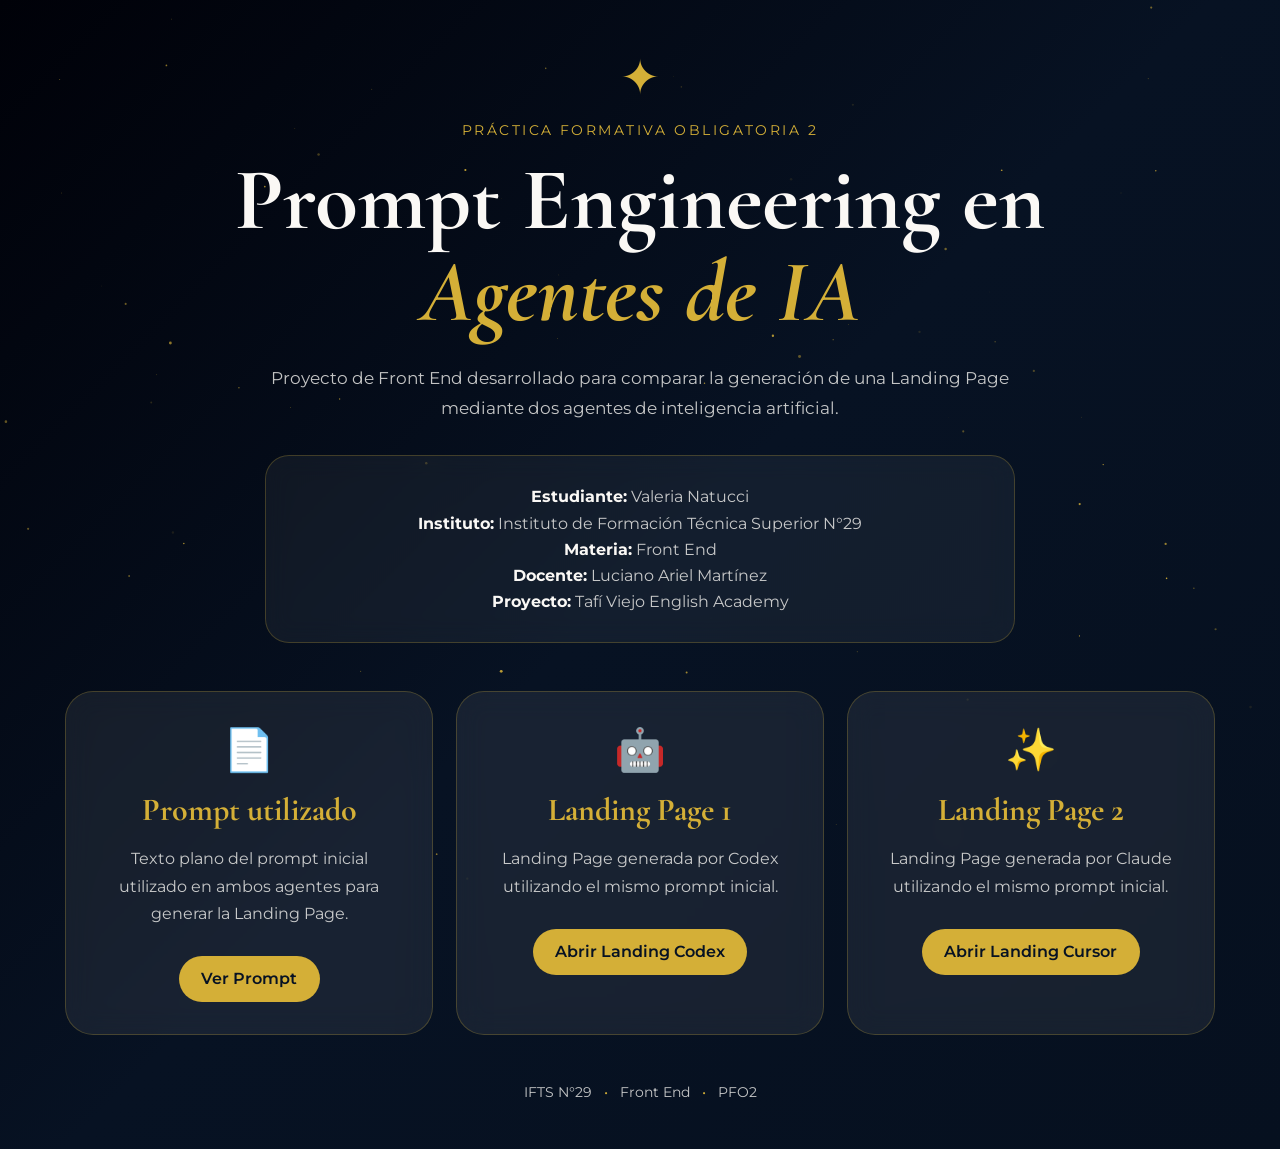
==== index.html @ 417a9835 "Primer commit - Estructura inicial del proyecto PFO2" ====
<!DOCTYPE html>
<html lang="es">
<head>
  <meta charset="UTF-8" />
  <meta name="viewport" content="width=device-width, initial-scale=1.0" />

  <title>PFO2 - Prompt Engineering</title>

  <link rel="preconnect" href="https://fonts.googleapis.com">
  <link rel="preconnect" href="https://fonts.gstatic.com" crossorigin>
  <link href="https://fonts.googleapis.com/css2?family=Cormorant+Garamond:wght@400;500;600;700&family=Montserrat:wght@300;400;500;600&display=swap" rel="stylesheet">

  <link rel="stylesheet" href="css/style.css" />
</head>

<body>
  <canvas id="starCanvas"></canvas>

  <main class="main-container">
    <section class="hero">
      <div class="icon">✦</div>

      <p class="tag">Práctica Formativa Obligatoria 2</p>

      <h1>
        Prompt Engineering en <br>
        <span>Agentes de IA</span>
      </h1>

      <p class="subtitle">
        Proyecto de Front End desarrollado para comparar la generación de una Landing Page
        mediante dos agentes de inteligencia artificial.
      </p>

      <div class="student-data">
        <p><strong>Estudiante:</strong> Valeria Natucci</p>
        <p><strong>Instituto:</strong> Instituto de Formación Técnica Superior N°29</p>
        <p><strong>Materia:</strong> Front End</p>
        <p><strong>Docente:</strong> Luciano Ariel Martínez</p>
        <p><strong>Proyecto:</strong> Tafí Viejo English Academy</p>
      </div>
    </section>

    <section class="cards-grid">

      <article class="premium-card">
        <div class="card-icon">📄</div>
        <h3>Prompt utilizado</h3>
        <p>
          Texto plano del prompt inicial utilizado en ambos agentes para generar la Landing Page.
        </p>
        <a href="/prompt/index.html" target="_blank" class="card-button">
          Ver Prompt
        </a>
      </article>

      <article class="premium-card">
        <div class="card-icon">🤖</div>
        <h3>Landing Page 1</h3>
        <p>
          Landing Page generada por Codex utilizando el mismo prompt inicial.
        </p>
        <a href="agente_codex/index.html" target="_blank" class="card-button">
          Abrir Landing Codex
        </a>
      </article>

      <article class="premium-card">
        <div class="card-icon">✨</div>
        <h3>Landing Page 2</h3>
        <p>
          Landing Page generada por Claude utilizando el mismo prompt inicial.
        </p>
        <a href="agente_claude/index.html" target="_blank" class="card-button">
          Abrir Landing Cursor
        </a>
      </article>

    </section>

    <footer class="footer">
      <p>IFTS N°29 <span>•</span> Front End <span>•</span> PFO2</p>
    </footer>
  </main>

  <script src="js/main.js"></script>
</body>
</html>
---- css/style.css ----
:root {
  --midnight-blue: #000108;
  --rich-navy: #071223;
  --dark-blue: #06101f;
  --gold: #d4af37;
  --ivory: #faf8f5;
  --soft-text: rgba(250, 248, 245, 0.78);
  --card-bg: rgba(255, 255, 255, 0.07);
  --border: rgba(212, 175, 55, 0.25);
}

* {
  margin: 0;
  padding: 0;
  box-sizing: border-box;
}

body {
  font-family: "Montserrat", sans-serif;
  min-height: 100vh;
  background: linear-gradient(135deg, var(--midnight-blue), var(--rich-navy), var(--dark-blue));
  color: var(--ivory);
  overflow-x: hidden;
}

#starCanvas {
  position: fixed;
  inset: 0;
  width: 100%;
  height: 100%;
  z-index: 0;
  pointer-events: none;
}

.main-container {
  position: relative;
  z-index: 1;
  min-height: 100vh;
  padding: 3rem 1.5rem;
  display: flex;
  flex-direction: column;
  align-items: center;
  justify-content: center;
}

.hero {
  text-align: center;
  max-width: 1050px;
  margin-bottom: 3rem;
}

.icon {
  font-size: 3rem;
  color: var(--gold);
  margin-bottom: 1rem;
  animation: float 4s ease-in-out infinite;
}

.tag {
  color: var(--gold);
  text-transform: uppercase;
  letter-spacing: 0.18em;
  font-size: 0.85rem;
  margin-bottom: 1rem;
}

h1 {
  font-family: "Cormorant Garamond", serif;
  font-size: clamp(2.8rem, 7vw, 5.5rem);
  line-height: 1.05;
  font-weight: 700;
  margin-bottom: 1.5rem;
}

h1 span {
  color: var(--gold);
  font-style: italic;
}

.subtitle {
  max-width: 760px;
  margin: 0 auto 2rem;
  color: var(--soft-text);
  font-size: 1.05rem;
  line-height: 1.8;
}

.student-data {
  max-width: 750px;
  margin: 0 auto;
  padding: 1.5rem;
  border: 1px solid var(--border);
  border-radius: 24px;
  background: rgba(255, 255, 255, 0.05);
  backdrop-filter: blur(12px);
}

.student-data p {
  margin: 0.45rem 0;
  color: var(--soft-text);
}

.student-data strong {
  color: var(--ivory);
}

.cards-grid {
  width: 100%;
  max-width: 1150px;
  display: grid;
  grid-template-columns: repeat(3, 1fr);
  gap: 1.4rem;
}

.premium-card {
  padding: 2rem;
  min-height: 300px;
  border-radius: 28px;
  background: var(--card-bg);
  border: 1px solid var(--border);
  backdrop-filter: blur(14px);
  text-align: center;
  transition: transform 0.3s ease, border-color 0.3s ease, background 0.3s ease;
}

.premium-card:hover {
  transform: translateY(-8px);
  border-color: var(--gold);
  background: rgba(255, 255, 255, 0.1);
}

.card-icon {
  font-size: 2.6rem;
  margin-bottom: 1rem;
}

.premium-card h3 {
  font-family: "Cormorant Garamond", serif;
  font-size: 2rem;
  color: var(--gold);
  margin-bottom: 1rem;
}

.premium-card p {
  color: var(--soft-text);
  line-height: 1.7;
  margin-bottom: 1.8rem;
}

.card-button {
  display: inline-block;
  padding: 0.85rem 1.4rem;
  border-radius: 999px;
  background: var(--gold);
  color: #071223;
  text-decoration: none;
  font-weight: 600;
  transition: transform 0.3s ease, box-shadow 0.3s ease;
}

.card-button:hover {
  transform: scale(1.05);
  box-shadow: 0 0 25px rgba(212, 175, 55, 0.35);
}

.footer {
  margin-top: 3rem;
  color: var(--soft-text);
  font-size: 0.9rem;
}

.footer span {
  color: var(--gold);
  margin: 0 0.5rem;
}

@keyframes float {
  0%, 100% {
    transform: translateY(0);
  }

  50% {
    transform: translateY(-12px);
  }
}

@media (max-width: 900px) {
  .cards-grid {
    grid-template-columns: 1fr;
  }

  .premium-card {
    min-height: auto;
  }
}
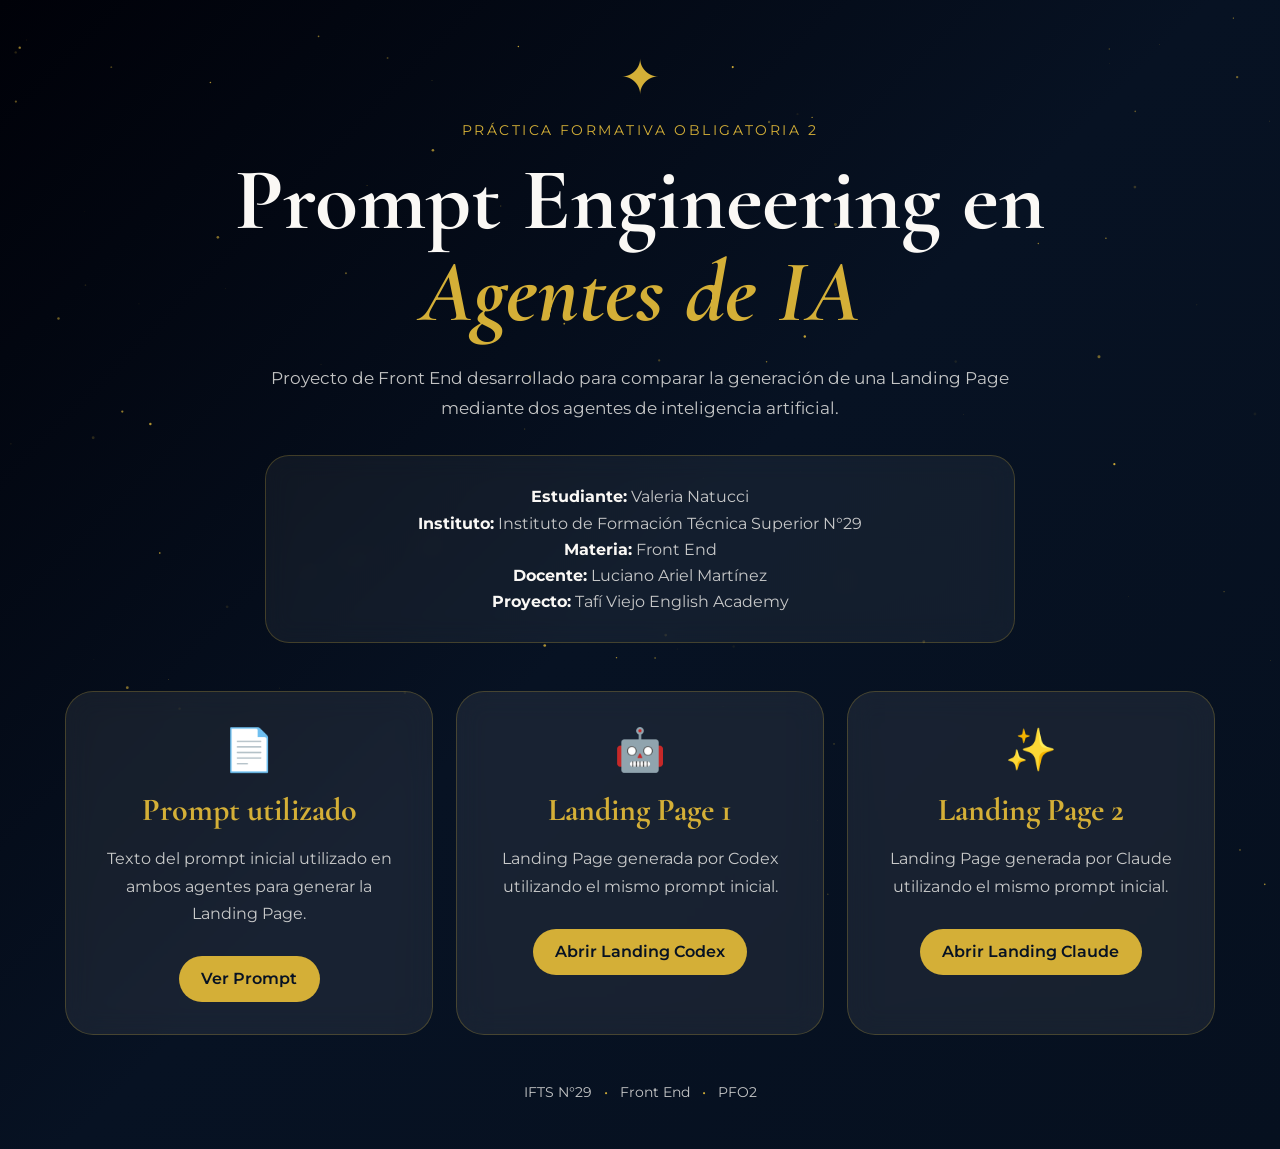
==== commit ba3fcfd7: "Update prompt text and link references in index.html" ====
--- a/index.html
+++ b/index.html
@@ -47,7 +47,7 @@
         <div class="card-icon">📄</div>
         <h3>Prompt utilizado</h3>
         <p>
-          Texto plano del prompt inicial utilizado en ambos agentes para generar la Landing Page.
+          Texto del prompt inicial utilizado en ambos agentes para generar la Landing Page.
         </p>
         <a href="/prompt/index.html" target="_blank" class="card-button">
           Ver Prompt
@@ -72,7 +72,7 @@
           Landing Page generada por Claude utilizando el mismo prompt inicial.
         </p>
         <a href="agente_claude/index.html" target="_blank" class="card-button">
-          Abrir Landing Cursor
+          Abrir Landing Claude
         </a>
       </article>
 
@@ -85,4 +85,4 @@
 
   <script src="js/main.js"></script>
 </body>
-</html>+</html>
